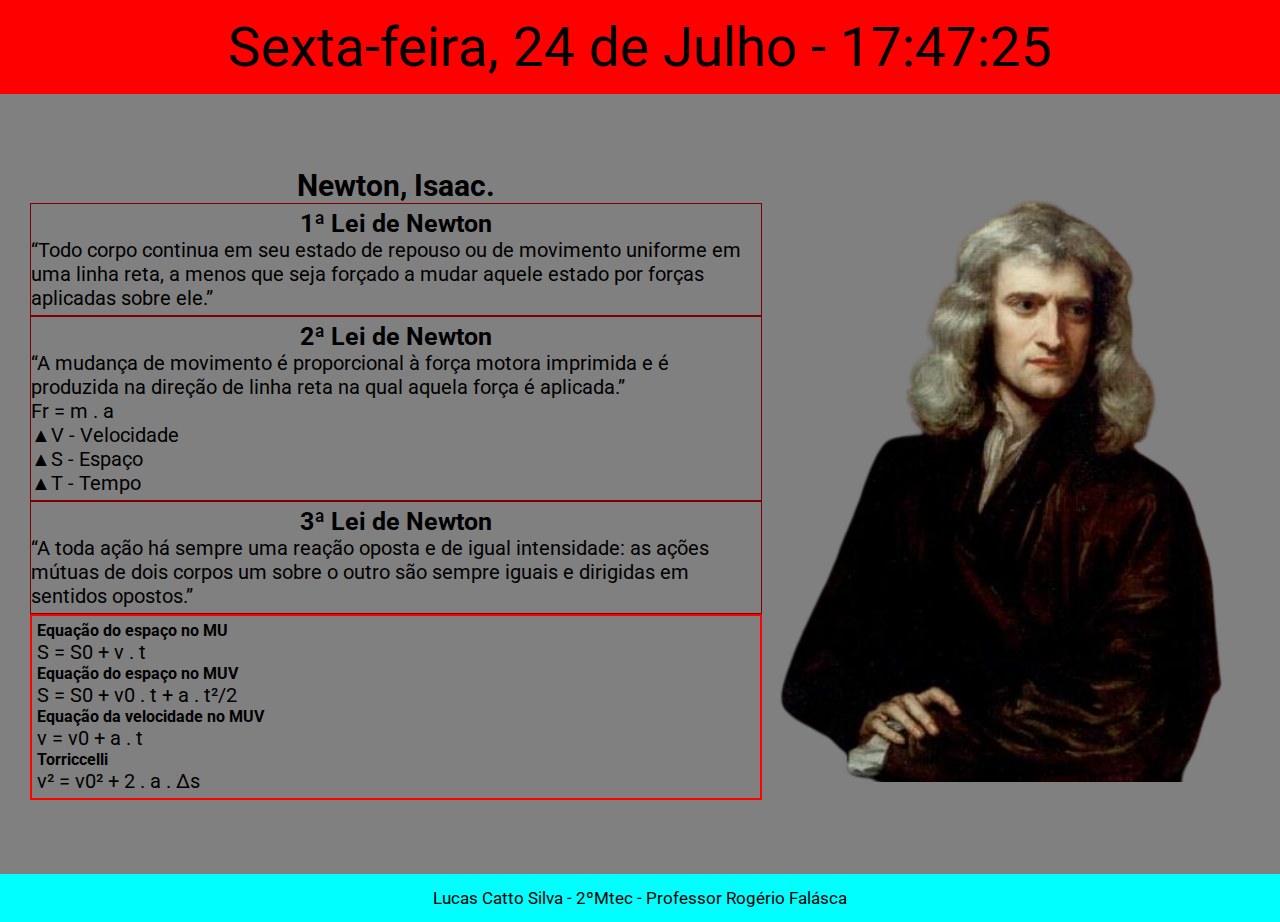
==== Newton/index.html @ 15f584a7 "Estou fazendo o Website sobre as leis de Isaac Newton." ====
<!DOCTYPE html>
<html lang="en">
    <head>
        <meta charset="UTF-8">
        <meta name="viewport" content="width=device-width, initial-scale=1.0">
        <title>Leis de Newton</title>
        <link rel="stylesheet" href="./style.css">
    </head>
    <body>
        <div class="container">
            <header>
                <div class="clock">
                    <div id="time"></div>
                </div>
            </header>

            <main>
                <section id="section-1">
                    <h2>Newton, Isaac.</h2>
                    
                    <div class="lei lei-1">
                        <h3>1ª Lei de Newton</h3>
                        <p>“Todo corpo continua em seu estado de repouso ou de movimento uniforme em uma linha reta, a menos que seja forçado a mudar aquele estado por forças aplicadas sobre ele.”</p>
                    </div>

                    <div class="lei lei-2">
                        <h3>2ª Lei de Newton</h3>
                            <p>“A mudança de movimento é proporcional à força motora imprimida e é produzida na direção de linha reta na qual aquela força é aplicada.”</p>
                            
                            <p>Fr = m . a</p>
                            
                            <p>▲V - Velocidade</p>
                            <p>▲S - Espaço</p>
                            <p>▲T - Tempo</p>
                    </div>

                    <div class="lei lei-3">
                        <h3>3ª Lei de Newton</h3>
                        <p>“A toda ação há sempre uma reação oposta e de igual intensidade: as ações mútuas de dois corpos um sobre o outro são sempre iguais e dirigidas em sentidos opostos.”</p>
                    </div>

                    <div class="item">
                        <div class="item-1">
                            <h4>Equação do espaço no MU</h4>
                            <p>S = S0 + v . t</p>
                        </div>
                        <div class="item-2">
                            <h4>Equação do espaço no MUV</h4>
                            <p>S = S0 + v0 . t + a . t²/2</p>
                        </div>
                        <div class="item-3">
                            <h4>Equação da velocidade no MUV</h4>
                            <p>v = v0 + a . t</p>
                        </div>
                        <h4>Torriccelli</h4>
                        <p>v² = v0² + 2 . a . Δs</p>
                    </div>




                        <!-- <p>Fr = m . a</p>

                        <p>▲V - Velocidade</p>
                        <p>▲S - Espaço</p>
                        <p>▲T - Tempo</p> -->
                    
                </section>

                <section id="section-2">
                    <img src="./img/1.png" alt="">
                </section>
            </main>

            <footer>
                <p>Lucas Catto Silva - 2ºMtec - Professor Rogério Falásca</p>
            </footer>


        </div>
    </body>
    <script src="./script.js"></script>
</html>
---- Newton/style.css ----
@import url('https://fonts.googleapis.com/css2?family=Roboto:wght@100;400;700&display=swap');

* {
    margin:  0;
    padding: 0;
    border:  0;
    box-sizing: border-box;
}

html, body {
    width:  100%;
    height: 100%;
    font-family: 'Roboto', sans-serif;
}

.container {
    margin:           0 auto;
    width:            100%;
    max-width:        1400px;
    height:           auto;
    min-height:       100%;
    background-color: gray;
}

header {
    width:            100%;
    height:           auto;
    padding:          15px 0;
    background-color: red;

    display:          flex;
    align-items:      center;
    justify-content:  center;
    text-align:       center;
}

#time { font-size: 55px; }

main {
    width:            100%;
    height:           auto;
    min-height:       calc(100vh - 120px);

    display:          flex;
    align-items:      center;
    padding:          0 30px;
}

#section-1 { width: 60%; }
#section-2 { width: 40%; }

img {
    width:            100%;
    max-width:        100%;
    height:           auto;
    vertical-align:   middle;
}

.lei {
    border: 1px solid rgb(124, 0, 0);
    padding: 5px 0;
}

h2 {
    text-align:       center;
    font-size:        30px;
}

h3 {
    text-align:       center;
    font-size:        25px;
}

p {
    font-size: 20px;
}

.item {
    width: auto;
    height: auto;
    border: 2px solid red;
    padding: 5px;
}

footer {
    width:            100%;
    height:           auto;
    padding:          14px 0;
    background-color: aqua;

    display:          flex;
    align-items:      center;
    justify-content:  center;
    text-align:       center;
}

footer p {
    font-size: 17px;
}

@media screen and (max-width: 1000px) {
    main {
        padding: 10px;
        flex-direction: column;
    }
    #section-1 { width:100%; }
    #section-2 { width:100%; }
    .lei { text-align: center; }
}
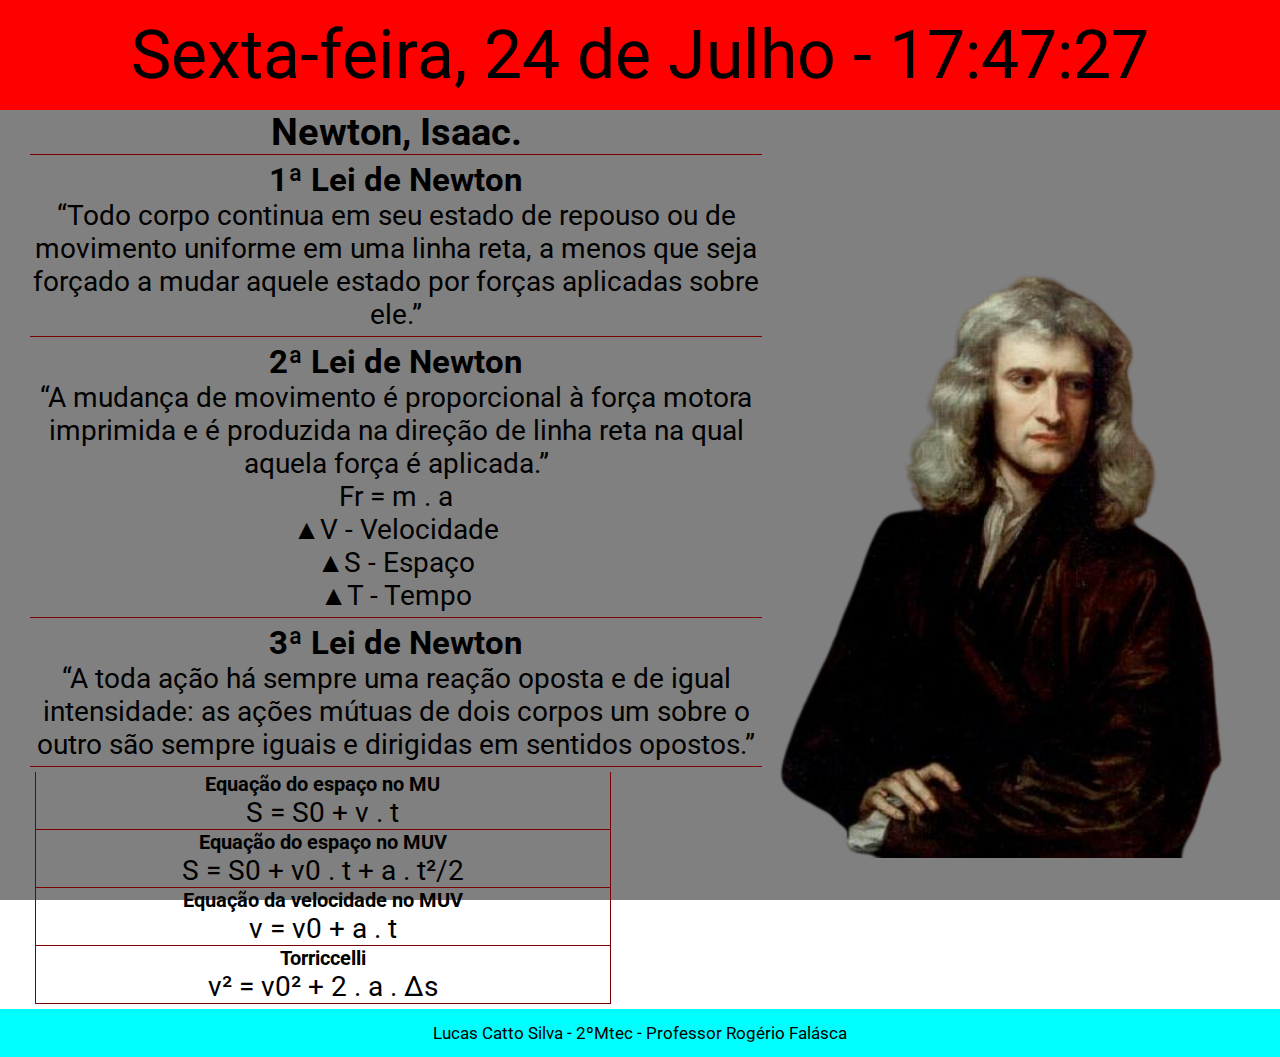
==== commit e0255d53: "Melhorei a interface do website, não incrementei nada no conteúdo." ====
--- a/Newton/index.html
+++ b/Newton/index.html
@@ -52,8 +52,10 @@
                             <h4>Equação da velocidade no MUV</h4>
                             <p>v = v0 + a . t</p>
                         </div>
-                        <h4>Torriccelli</h4>
-                        <p>v² = v0² + 2 . a . Δs</p>
+                        <div class="item-4">
+                            <h4>Torriccelli</h4>
+                            <p>v² = v0² + 2 . a . Δs</p>
+                        </div>
                     </div>
 
 
--- a/Newton/style.css
+++ b/Newton/style.css
@@ -14,6 +14,16 @@
     font-family: 'Roboto', sans-serif;
 }
 
+main {
+    width:            100%;
+    height:           auto;
+    /* min-height:       100%; */
+
+    display:          flex;
+    align-items:      center;
+    padding:          0 30px;
+}
+
 .container {
     margin:           0 auto;
     width:            100%;
@@ -21,6 +31,10 @@
     height:           auto;
     min-height:       100%;
     background-color: gray;
+
+    display: flex;
+    flex-direction: column;
+    justify-content: space-between;
 }
 
 header {
@@ -35,20 +49,16 @@
     text-align:       center;
 }
 
-#time { font-size: 55px; }
+#time { font-size: 68px; }
 
-main {
-    width:            100%;
-    height:           auto;
-    min-height:       calc(100vh - 120px);
-
-    display:          flex;
-    align-items:      center;
-    padding:          0 30px;
+h2 {
+    border-bottom:    1px solid rgb(124, 0, 0);
 }
 
-#section-1 { width: 60%; }
-#section-2 { width: 40%; }
+.container { height:    100%; }
+
+#section-1 { width:     60%;  }
+#section-2 { width:     40%;  }
 
 img {
     width:            100%;
@@ -58,29 +68,39 @@
 }
 
 .lei {
-    border: 1px solid rgb(124, 0, 0);
-    padding: 5px 0;
+    border-bottom:    1px solid rgb(124, 0, 0);
+    padding:          5px 0;
+    text-align:       center;
 }
 
 h2 {
     text-align:       center;
-    font-size:        30px;
+    font-size:        38px;
 }
 
 h3 {
     text-align:       center;
-    font-size:        25px;
+    font-size:        33px;
 }
 
 p {
-    font-size: 20px;
+    font-size: 28px;
 }
 
 .item {
-    width: auto;
-    height: auto;
-    border: 2px solid red;
-    padding: 5px;
+    width:            80%;
+    height:           auto;
+    padding:          5px;
+    text-align:       center;
+    font-size:        20px;
+}
+
+.item-1, .item-2, .item-3, .item-4 {
+    width:            auto;
+    border-bottom:    1px solid rgb(124, 0, 0);
+    border-right:     1px solid rgb(124, 0, 0);
+    border-left:      1px solid rgb(124, 0, 0);
+    /* width: 80%; */
 }
 
 footer {
@@ -106,5 +126,4 @@
     }
     #section-1 { width:100%; }
     #section-2 { width:100%; }
-    .lei { text-align: center; }
 }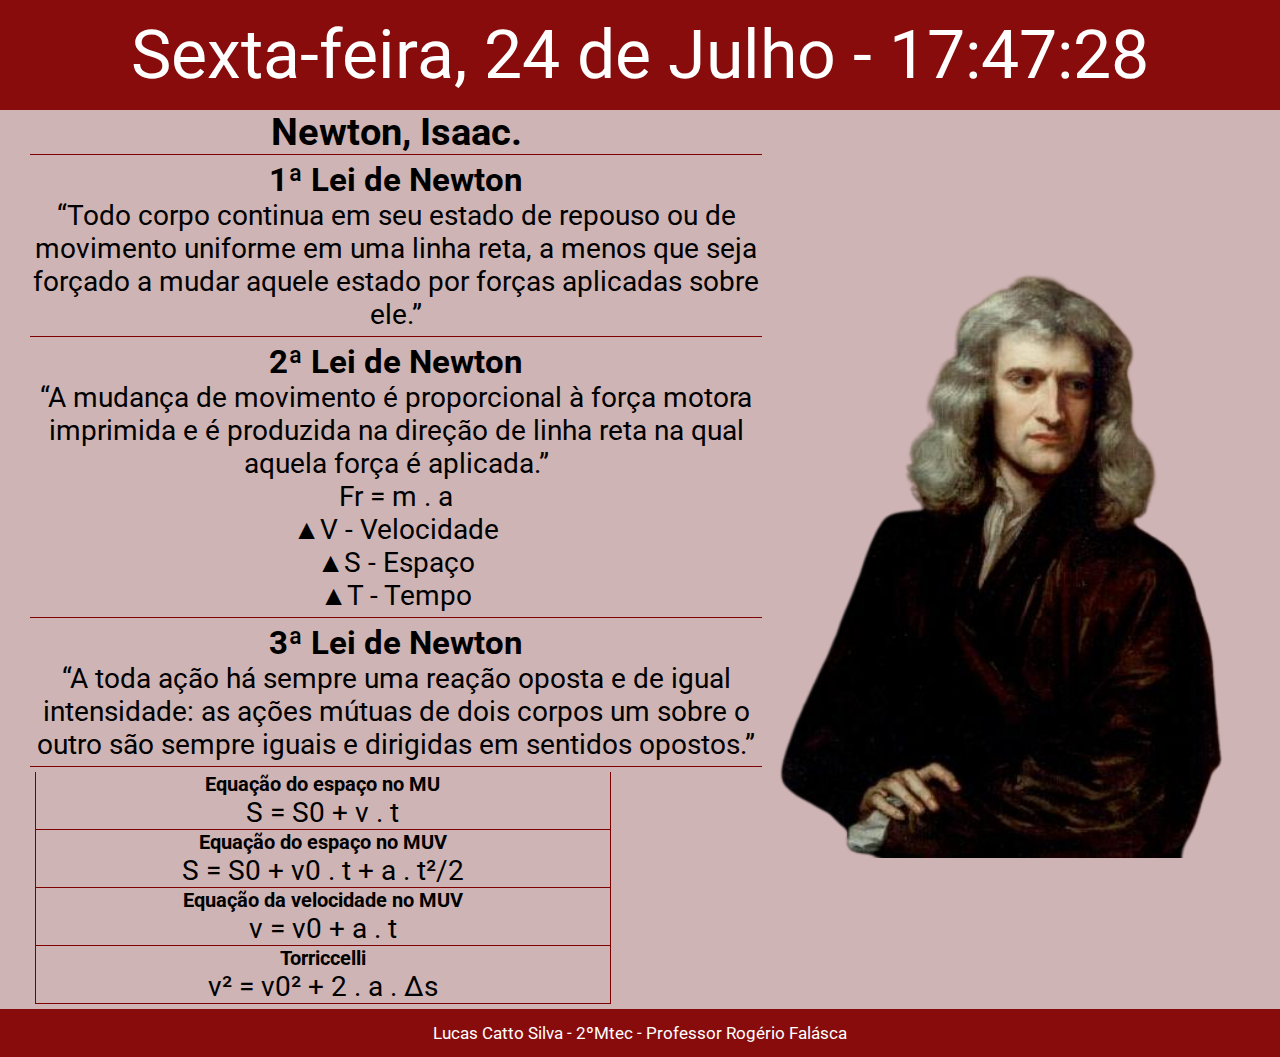
==== commit 2a3b909d: "Melhorei o CSS agora." ====
--- a/Newton/index.html
+++ b/Newton/index.html
@@ -7,79 +7,68 @@
         <link rel="stylesheet" href="./style.css">
     </head>
     <body>
-        <div class="container">
-            <header>
-                <div class="clock">
-                    <div id="time"></div>
+        
+        <header>
+            <div class="clock">
+                <div id="time"></div>
+            </div>
+        </header>
+
+        <main>
+            <section id="section-1">
+                <h2>Newton, Isaac.</h2>
+                    
+                <div class="lei lei-1">
+                    <h3>1ª Lei de Newton</h3>
+                    <p>“Todo corpo continua em seu estado de repouso ou de movimento uniforme em uma linha reta, a menos que seja forçado a mudar aquele estado por forças aplicadas sobre ele.”</p>
                 </div>
-            </header>
 
-            <main>
-                <section id="section-1">
-                    <h2>Newton, Isaac.</h2>
-                    
-                    <div class="lei lei-1">
-                        <h3>1ª Lei de Newton</h3>
-                        <p>“Todo corpo continua em seu estado de repouso ou de movimento uniforme em uma linha reta, a menos que seja forçado a mudar aquele estado por forças aplicadas sobre ele.”</p>
-                    </div>
-
-                    <div class="lei lei-2">
-                        <h3>2ª Lei de Newton</h3>
+                <div class="lei lei-2">
+                    <h3>2ª Lei de Newton</h3>
                             <p>“A mudança de movimento é proporcional à força motora imprimida e é produzida na direção de linha reta na qual aquela força é aplicada.”</p>
                             
-                            <p>Fr = m . a</p>
+                        <p>Fr = m . a</p>
                             
-                            <p>▲V - Velocidade</p>
-                            <p>▲S - Espaço</p>
-                            <p>▲T - Tempo</p>
-                    </div>
-
-                    <div class="lei lei-3">
-                        <h3>3ª Lei de Newton</h3>
-                        <p>“A toda ação há sempre uma reação oposta e de igual intensidade: as ações mútuas de dois corpos um sobre o outro são sempre iguais e dirigidas em sentidos opostos.”</p>
-                    </div>
-
-                    <div class="item">
-                        <div class="item-1">
-                            <h4>Equação do espaço no MU</h4>
-                            <p>S = S0 + v . t</p>
-                        </div>
-                        <div class="item-2">
-                            <h4>Equação do espaço no MUV</h4>
-                            <p>S = S0 + v0 . t + a . t²/2</p>
-                        </div>
-                        <div class="item-3">
-                            <h4>Equação da velocidade no MUV</h4>
-                            <p>v = v0 + a . t</p>
-                        </div>
-                        <div class="item-4">
-                            <h4>Torriccelli</h4>
-                            <p>v² = v0² + 2 . a . Δs</p>
-                        </div>
-                    </div>
-
-
-
-
-                        <!-- <p>Fr = m . a</p>
-
                         <p>▲V - Velocidade</p>
                         <p>▲S - Espaço</p>
-                        <p>▲T - Tempo</p> -->
+                        <p>▲T - Tempo</p>
+                </div>
+
+                <div class="lei lei-3">
+                    <h3>3ª Lei de Newton</h3>
+                    <p>“A toda ação há sempre uma reação oposta e de igual intensidade: as ações mútuas de dois corpos um sobre o outro são sempre iguais e dirigidas em sentidos opostos.”</p>
+                </div>
+
+                <div class="item">
+                    <div class="item-1">
+                        <h4>Equação do espaço no MU</h4>
+                        <p>S = S0 + v . t</p>
+                    </div>
+                    <div class="item-2">
+                        <h4>Equação do espaço no MUV</h4>
+                        <p>S = S0 + v0 . t + a . t²/2</p>
+                    </div>
+                    <div class="item-3">
+                        <h4>Equação da velocidade no MUV</h4>
+                        <p>v = v0 + a . t</p>
+                    </div>
+                    <div class="item-4">
+                        <h4>Torriccelli</h4>
+                        <p>v² = v0² + 2 . a . Δs</p>
+                    </div>
+                </div>
                     
-                </section>
+            </section>
 
-                <section id="section-2">
-                    <img src="./img/1.png" alt="">
-                </section>
-            </main>
+            <section id="section-2">
+                <img src="./img/1.png" alt="">
+            </section>
+        </main>
 
-            <footer>
-                <p>Lucas Catto Silva - 2ºMtec - Professor Rogério Falásca</p>
-            </footer>
-
-
-        </div>
+        <footer>
+            <p>Lucas Catto Silva - 2ºMtec - Professor Rogério Falásca</p>
+        </footer>
+            
     </body>
     <script src="./script.js"></script>
 </html>--- a/Newton/style.css
+++ b/Newton/style.css
@@ -14,34 +14,11 @@
     font-family: 'Roboto', sans-serif;
 }
 
-main {
-    width:            100%;
-    height:           auto;
-    /* min-height:       100%; */
-
-    display:          flex;
-    align-items:      center;
-    padding:          0 30px;
-}
-
-.container {
-    margin:           0 auto;
-    width:            100%;
-    max-width:        1400px;
-    height:           auto;
-    min-height:       100%;
-    background-color: gray;
-
-    display: flex;
-    flex-direction: column;
-    justify-content: space-between;
-}
-
 header {
     width:            100%;
     height:           auto;
     padding:          15px 0;
-    background-color: red;
+    background-color: rgb(136, 12, 12);
 
     display:          flex;
     align-items:      center;
@@ -49,7 +26,20 @@
     text-align:       center;
 }
 
-#time { font-size: 68px; }
+main {
+    width:            100%;
+    height:           auto;
+
+    display:          flex;
+    align-items:      center;
+    padding:          0 30px;
+    background-color: rgb(206, 180, 180);
+}
+
+#time {
+    font-size: 68px;
+    color:     white;
+}
 
 h2 {
     border-bottom:    1px solid rgb(124, 0, 0);
@@ -83,9 +73,7 @@
     font-size:        33px;
 }
 
-p {
-    font-size: 28px;
-}
+p { font-size: 28px; }
 
 .item {
     width:            80%;
@@ -107,7 +95,7 @@
     width:            100%;
     height:           auto;
     padding:          14px 0;
-    background-color: aqua;
+    background-color: rgb(136, 12, 12);
 
     display:          flex;
     align-items:      center;
@@ -117,6 +105,7 @@
 
 footer p {
     font-size: 17px;
+    color: white;
 }
 
 @media screen and (max-width: 1000px) {
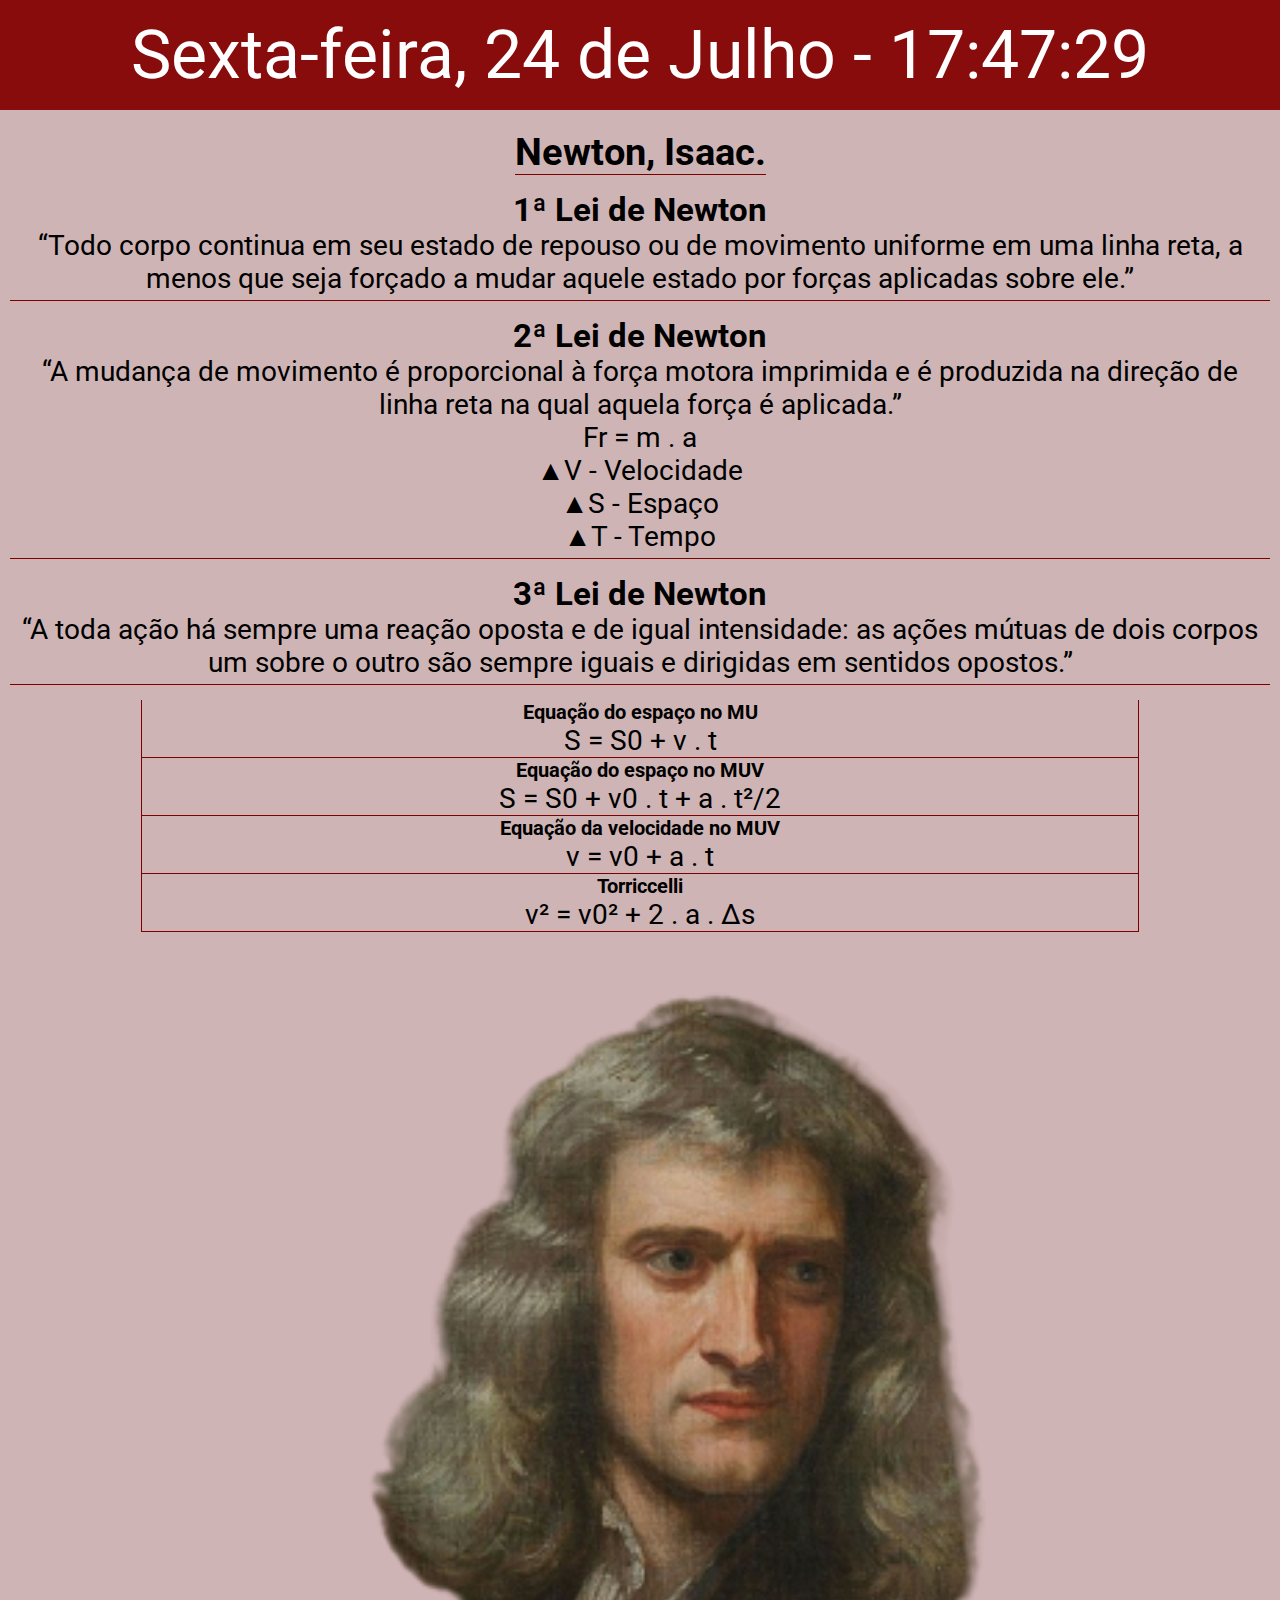
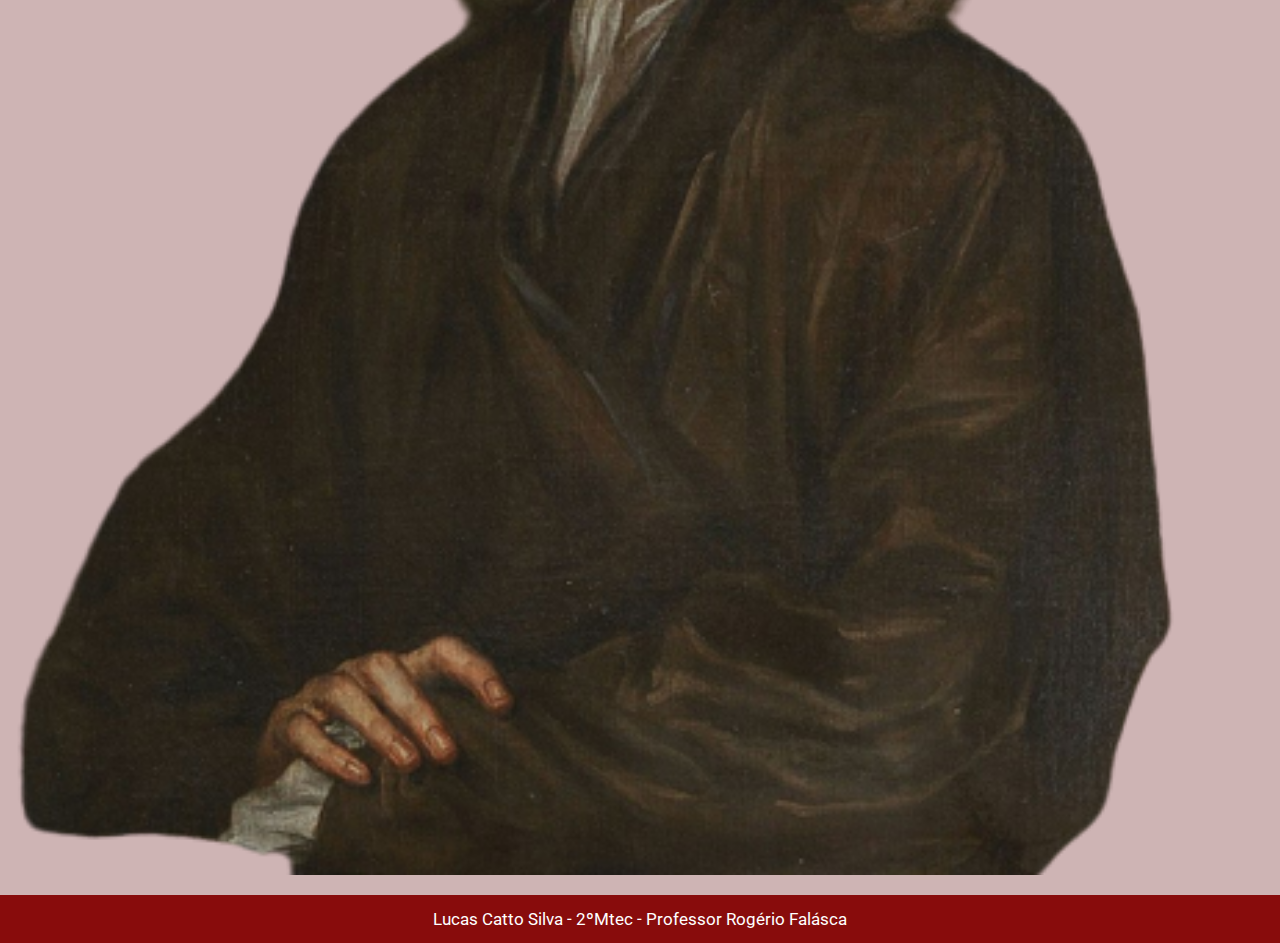
==== commit 8bd24714: "Mais responsivo agora, centralizai a caixa com as fórumlas do Movimento Uniforme, alterei a imagem p" ====
--- a/Newton/index.html
+++ b/Newton/index.html
@@ -38,7 +38,7 @@
                     <h3>3ª Lei de Newton</h3>
                     <p>“A toda ação há sempre uma reação oposta e de igual intensidade: as ações mútuas de dois corpos um sobre o outro são sempre iguais e dirigidas em sentidos opostos.”</p>
                 </div>
-
+                
                 <div class="item">
                     <div class="item-1">
                         <h4>Equação do espaço no MU</h4>
@@ -57,6 +57,7 @@
                         <p>v² = v0² + 2 . a . Δs</p>
                     </div>
                 </div>
+
                     
             </section>
 
--- a/Newton/style.css
+++ b/Newton/style.css
@@ -46,6 +46,15 @@
 }
 
 .container { height:    100%; }
+
+section {
+    padding:          10px 0;
+    gap:              10px;
+    display:          flex;
+    flex-direction:   column;
+    align-items:      center;
+    justify-content:  center;
+}
 
 #section-1 { width:     60%;  }
 #section-2 { width:     40%;  }
@@ -108,11 +117,11 @@
     color: white;
 }
 
-@media screen and (max-width: 1000px) {
+@media screen and (max-width: 1380px) {
     main {
         padding: 10px;
         flex-direction: column;
     }
     #section-1 { width:100%; }
     #section-2 { width:100%; }
-}+}
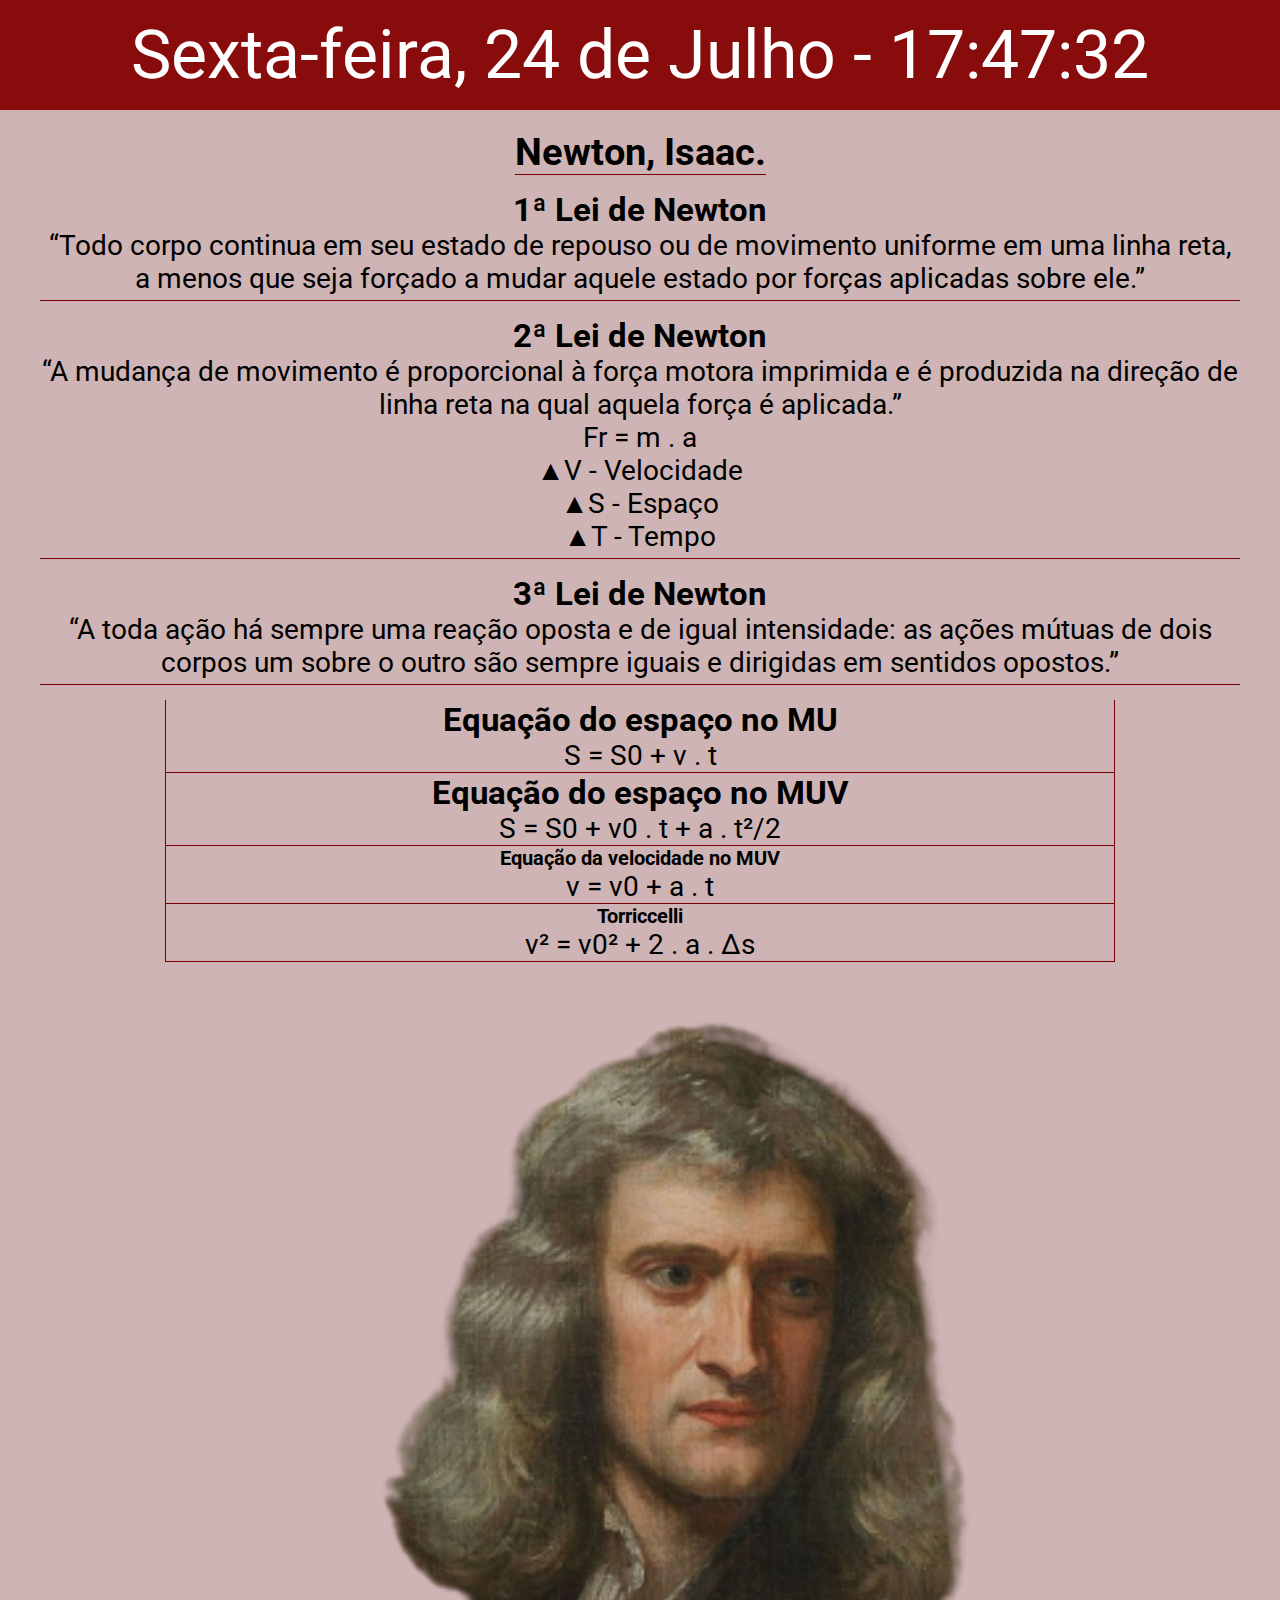
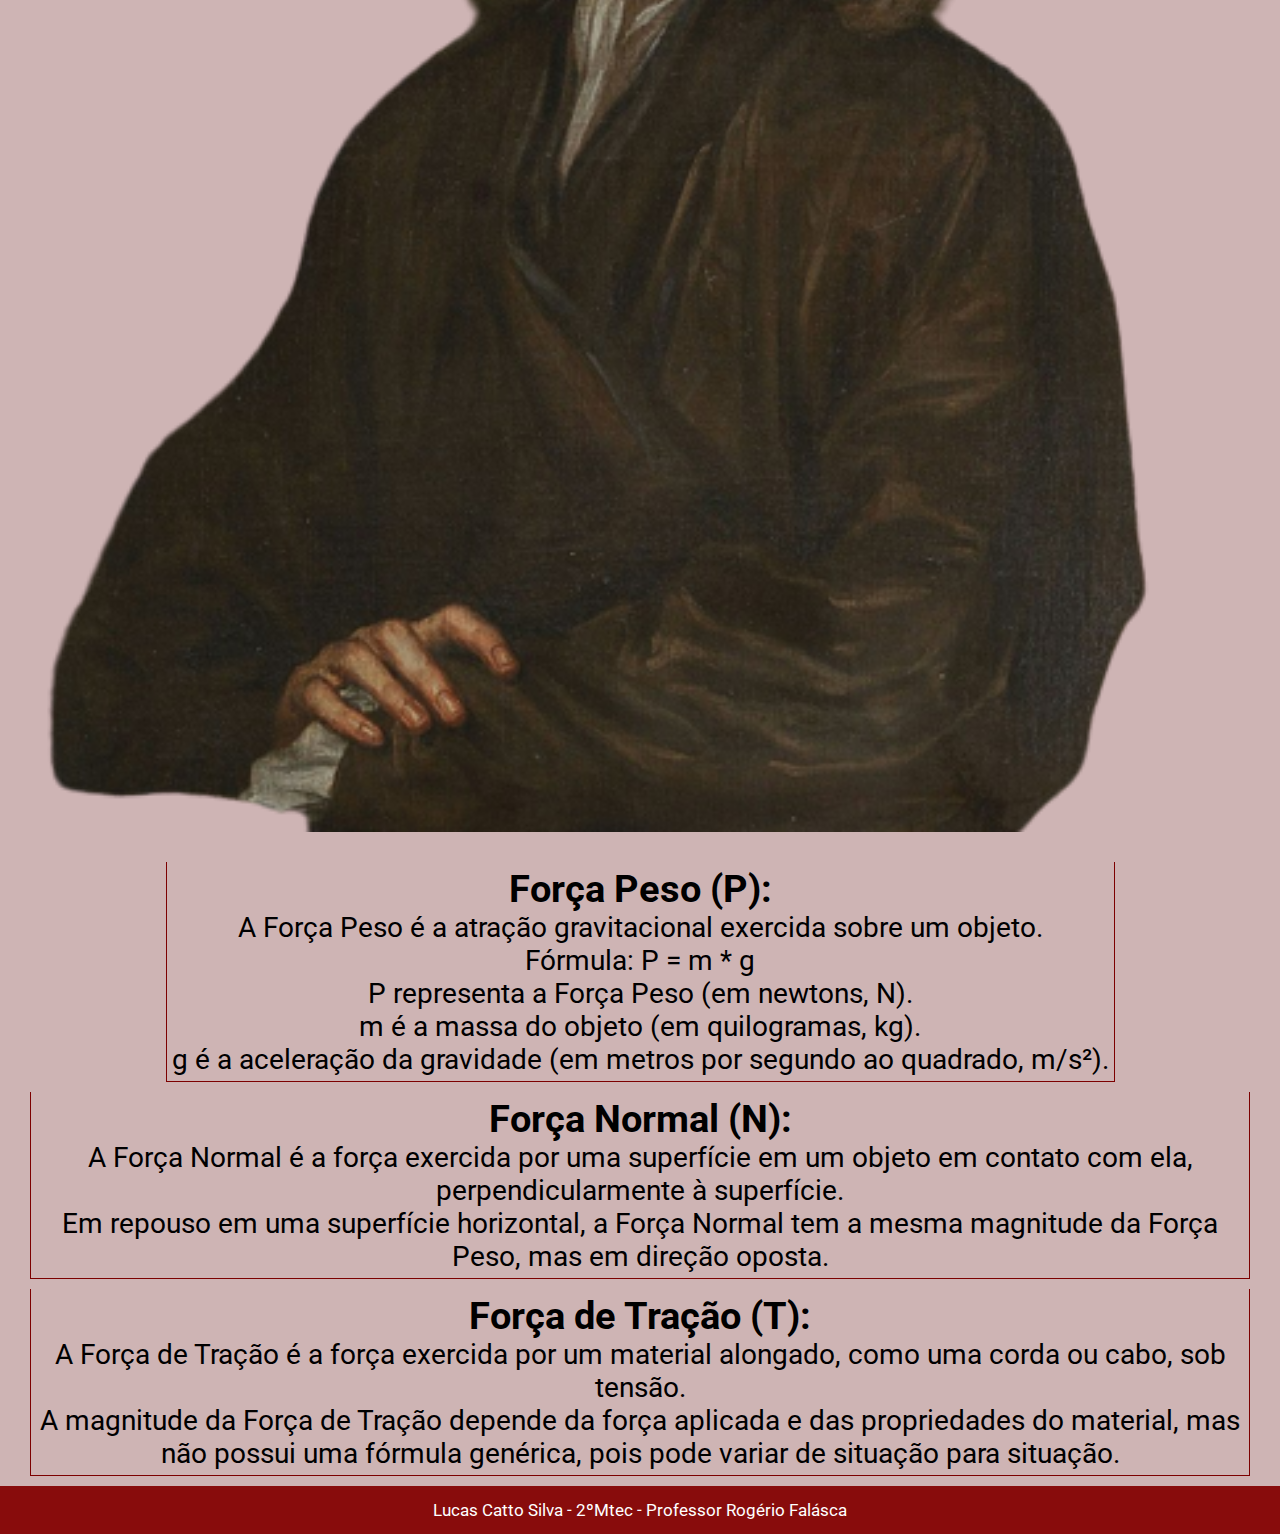
==== commit acd42693: "Adicionei a parte de Forças." ====
--- a/Newton/index.html
+++ b/Newton/index.html
@@ -15,55 +15,86 @@
         </header>
 
         <main>
-            <section id="section-1">
-                <h2>Newton, Isaac.</h2>
-                    
-                <div class="lei lei-1">
-                    <h3>1ª Lei de Newton</h3>
-                    <p>“Todo corpo continua em seu estado de repouso ou de movimento uniforme em uma linha reta, a menos que seja forçado a mudar aquele estado por forças aplicadas sobre ele.”</p>
-                </div>
-
-                <div class="lei lei-2">
-                    <h3>2ª Lei de Newton</h3>
-                            <p>“A mudança de movimento é proporcional à força motora imprimida e é produzida na direção de linha reta na qual aquela força é aplicada.”</p>
-                            
+            <div class="parte-1">
+                <section id="section-1">
+                    <h2>Newton, Isaac.</h2>
+                        
+                    <div class="lei lei-1">
+                        <h3>1ª Lei de Newton</h3>
+                        <p>“Todo corpo continua em seu estado de repouso ou de movimento uniforme em uma linha reta, a menos que seja forçado a mudar aquele estado por forças aplicadas sobre ele.”</p>
+                    </div>
+    
+                    <div class="lei lei-2">
+                        <h3>2ª Lei de Newton</h3>
+                        <p>“A mudança de movimento é proporcional à força motora imprimida e é produzida na direção de linha reta na qual aquela força é aplicada.”</p>
+                                
                         <p>Fr = m . a</p>
-                            
+                                
                         <p>▲V - Velocidade</p>
                         <p>▲S - Espaço</p>
                         <p>▲T - Tempo</p>
-                </div>
+                    </div>
+    
+                    <div class="lei lei-3">
+                        <h3>3ª Lei de Newton</h3>
+                        <p>“A toda ação há sempre uma reação oposta e de igual intensidade: as ações mútuas de dois corpos um sobre o outro são sempre iguais e dirigidas em sentidos opostos.”</p>
+                    </div>
+                    
+                    <div class="item">
+                        <div class="item-1">
+                            <h3>Equação do espaço no MU</h3>
+                            <p>S = S0 + v . t</p>
+                        </div>
+                        <div class="item-2">
+                            <h3>Equação do espaço no MUV</h3>
+                            <p>S = S0 + v0 . t + a . t²/2</p>
+                        </div>
+                        <div class="item-3">
+                            <h4>Equação da velocidade no MUV</h4>
+                            <p>v = v0 + a . t</p>
+                        </div>
+                        <div class="item-4">
+                            <h4>Torriccelli</h4>
+                            <p>v² = v0² + 2 . a . Δs</p>
+                        </div>
+                    </div>
+    
+                        
+                </section>
+    
+                <section id="section-2">
+                    <img src="./img/1.png" alt="">
+                </section>
+            </div>
+            
+            <div class="parte-2">
+                
+                <section id="section-3">
+                    <div class="item item-1">
+                        <h4>Força Peso (P):</h4>
+                        <p>A Força Peso é a atração gravitacional exercida sobre um objeto.</p>
+                        <p>Fórmula: P = m * g</p>
+                        <p>P representa a Força Peso (em newtons, N).</p>
+                        <p>m é a massa do objeto (em quilogramas, kg).</p>
+                        <p>g é a aceleração da gravidade (em metros por segundo ao quadrado, m/s²).</p>
+                    </div>
+                    
+                    <div class="item item-2">
+                        <h4>Força Normal (N):</h4>
+                        <p>A Força Normal é a força exercida por uma superfície em um objeto em contato com ela, perpendicularmente à superfície.</p>
+                        <p>Em repouso em uma superfície horizontal, a Força Normal tem a mesma magnitude da Força Peso, mas em direção oposta.</p>
+                    </div>
+                    
+                    <div class="item item-3">
+                        <h4>Força de Tração (T):</h4>
 
-                <div class="lei lei-3">
-                    <h3>3ª Lei de Newton</h3>
-                    <p>“A toda ação há sempre uma reação oposta e de igual intensidade: as ações mútuas de dois corpos um sobre o outro são sempre iguais e dirigidas em sentidos opostos.”</p>
-                </div>
-                
-                <div class="item">
-                    <div class="item-1">
-                        <h4>Equação do espaço no MU</h4>
-                        <p>S = S0 + v . t</p>
+                    <p>A Força de Tração é a força exercida por um material alongado, como uma corda ou cabo, sob tensão.</p>
+                    <p>A magnitude da Força de Tração depende da força aplicada e das propriedades do material, mas não possui uma fórmula genérica, pois pode variar de situação para situação.</p>
                     </div>
-                    <div class="item-2">
-                        <h4>Equação do espaço no MUV</h4>
-                        <p>S = S0 + v0 . t + a . t²/2</p>
-                    </div>
-                    <div class="item-3">
-                        <h4>Equação da velocidade no MUV</h4>
-                        <p>v = v0 + a . t</p>
-                    </div>
-                    <div class="item-4">
-                        <h4>Torriccelli</h4>
-                        <p>v² = v0² + 2 . a . Δs</p>
-                    </div>
-                </div>
+                </section>
+            </div>
 
-                    
-            </section>
-
-            <section id="section-2">
-                <img src="./img/1.png" alt="">
-            </section>
+            
         </main>
 
         <footer>
--- a/Newton/style.css
+++ b/Newton/style.css
@@ -31,7 +31,7 @@
     height:           auto;
 
     display:          flex;
-    align-items:      center;
+    flex-direction:   column;
     padding:          0 30px;
     background-color: rgb(206, 180, 180);
 }
@@ -45,7 +45,22 @@
     border-bottom:    1px solid rgb(124, 0, 0);
 }
 
-.container { height:    100%; }
+.container { height: 100%; }
+
+.parte-1 { display: flex; }
+.parte-2 {
+    display:         flex;
+    justify-content: center;
+}
+
+section {
+    padding:          10px 0;
+    gap:              10px;
+    display:          flex;
+    flex-direction:   column;
+    align-items:      center;
+    justify-content:  center;
+}
 
 section {
     padding:          10px 0;
@@ -58,6 +73,8 @@
 
 #section-1 { width:     60%;  }
 #section-2 { width:     40%;  }
+
+#section-3 .item h4 { font-size: 38px; }
 
 img {
     width:            100%;
@@ -114,12 +131,12 @@
 
 footer p {
     font-size: 17px;
-    color: white;
+    color:     white;
 }
 
 @media screen and (max-width: 1380px) {
-    main {
-        padding: 10px;
+    .parte-1 {
+        padding:        10px;
         flex-direction: column;
     }
     #section-1 { width:100%; }
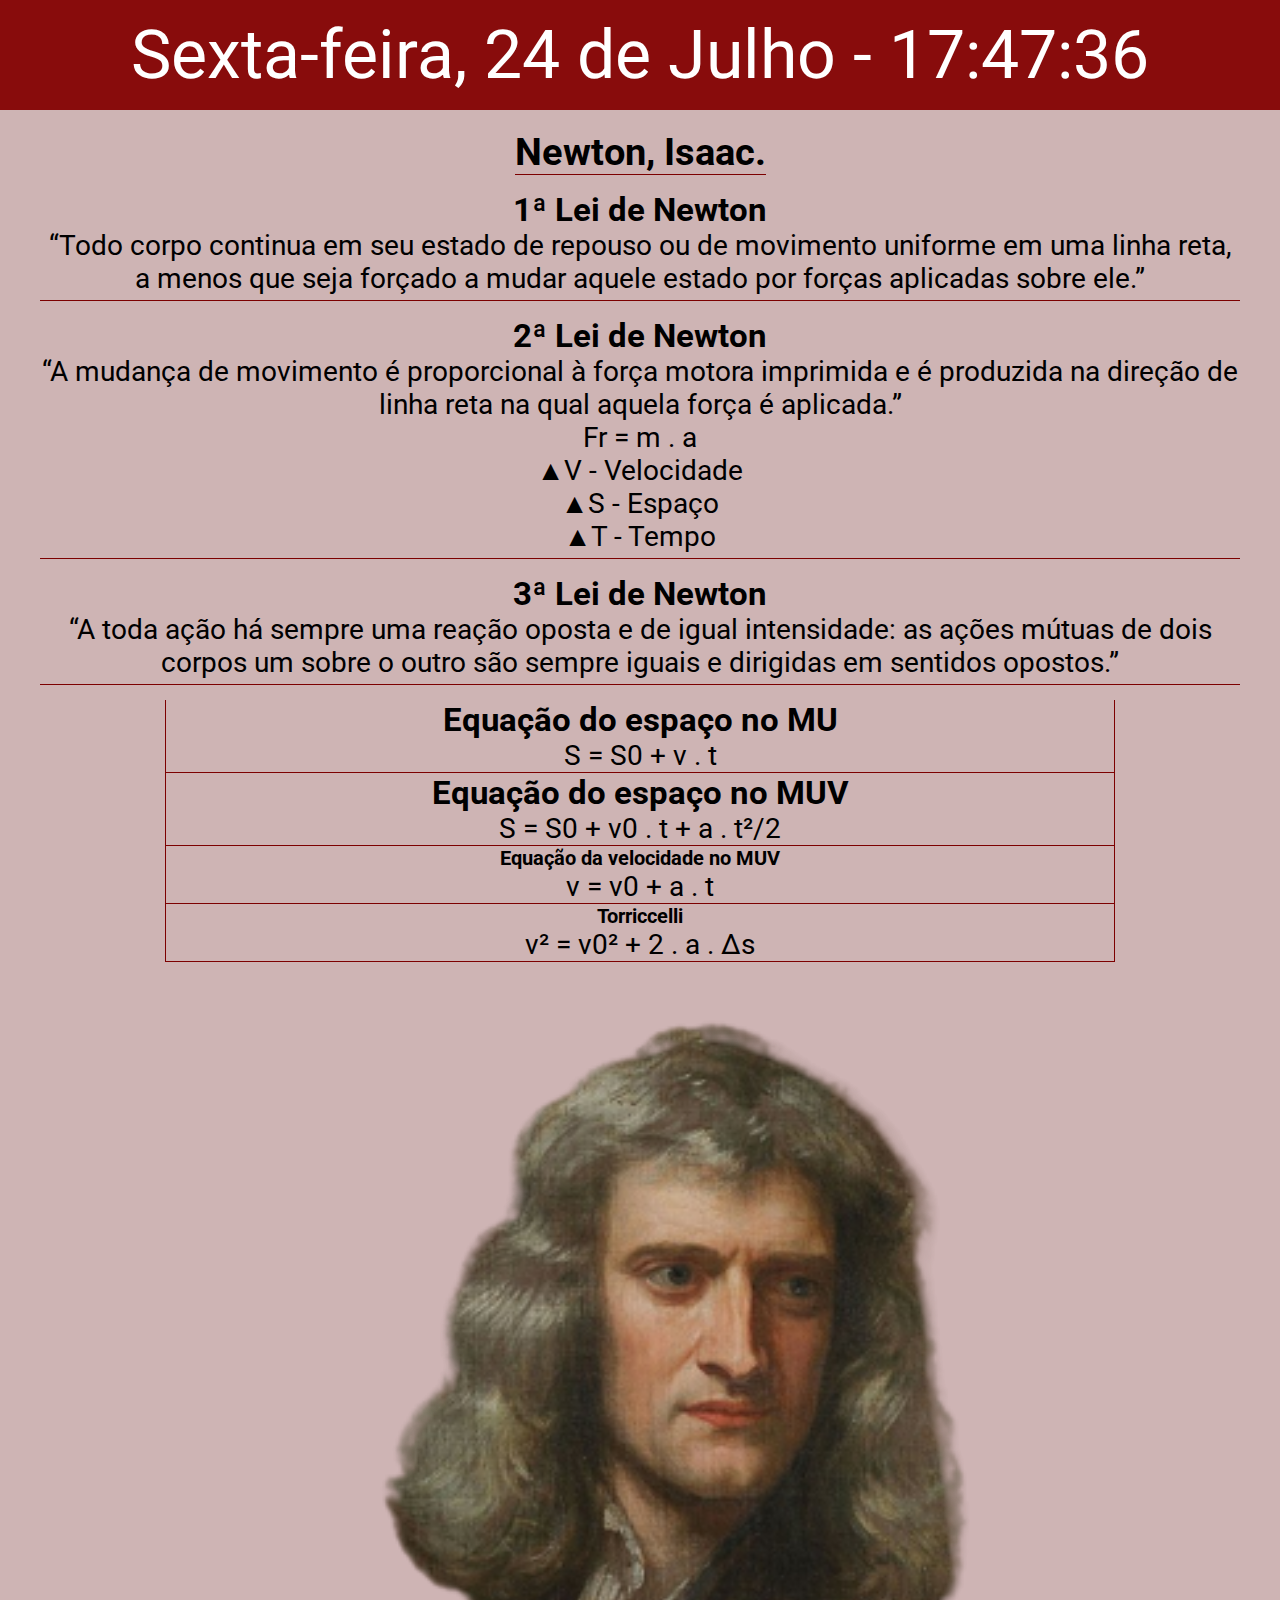
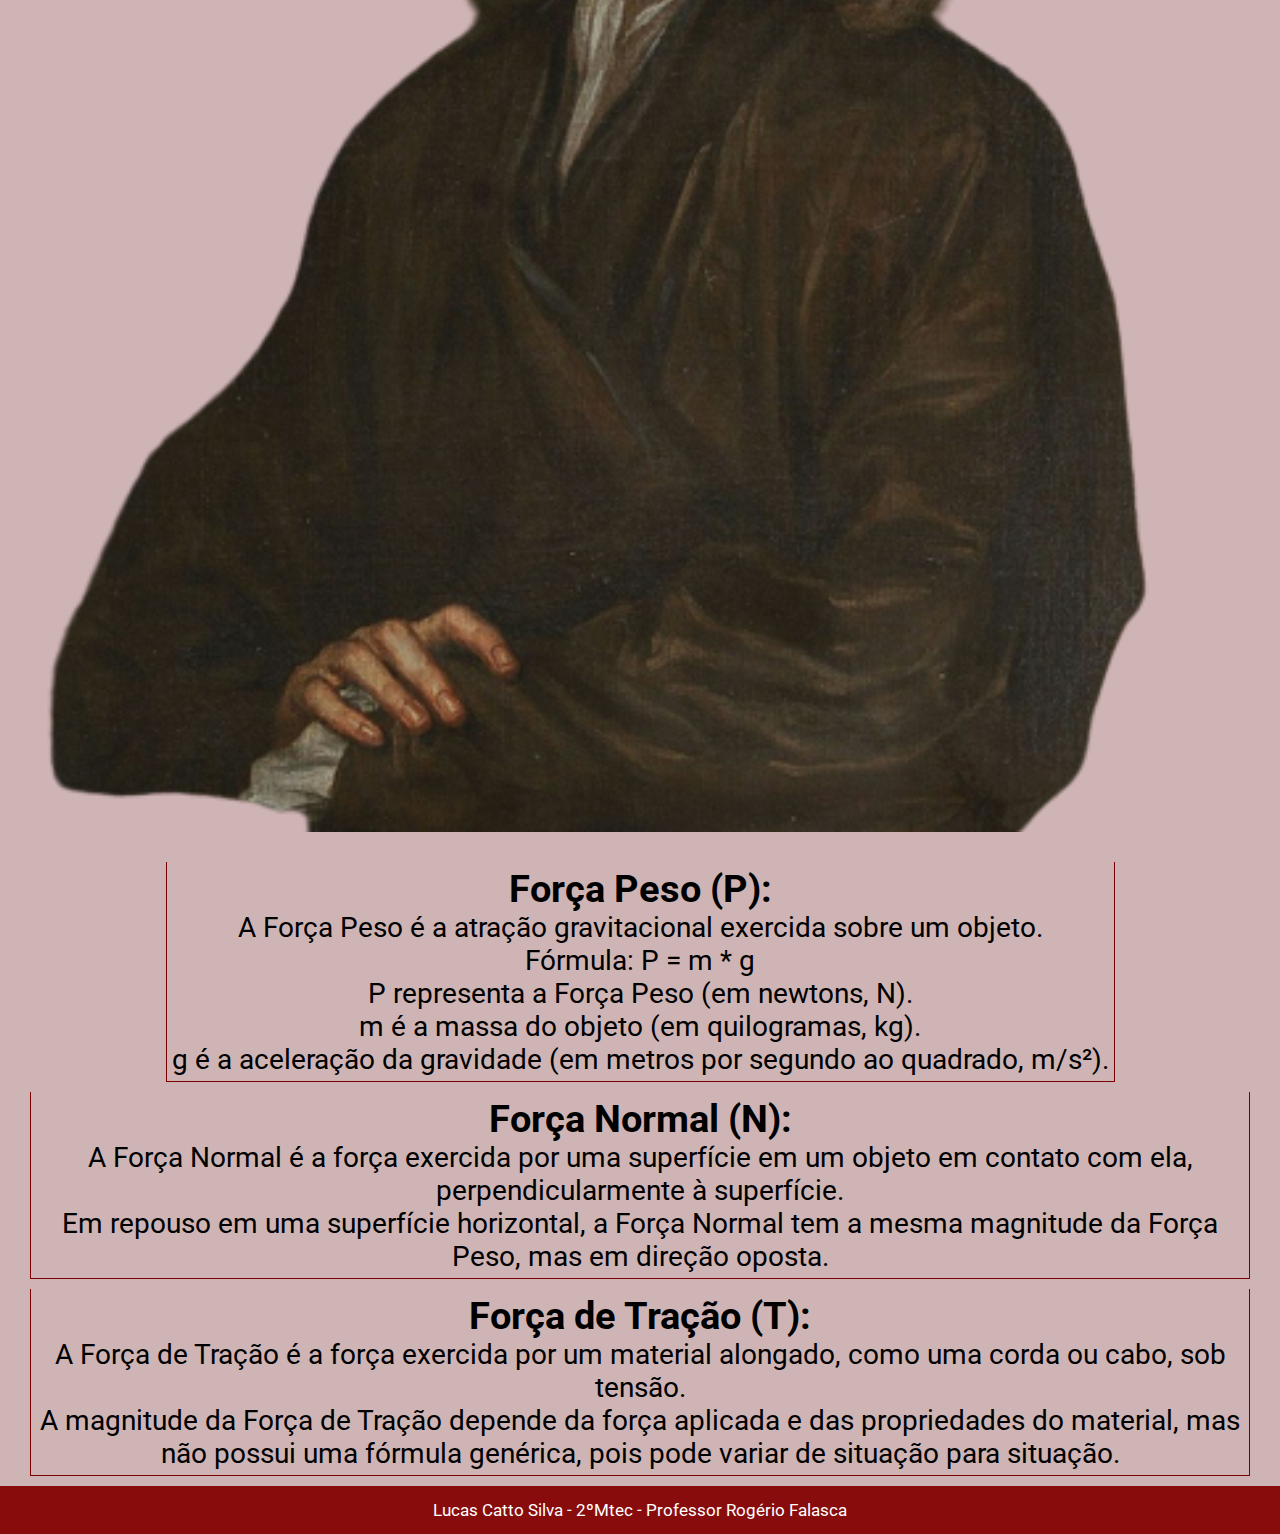
==== commit 63349d92: "Feito o Website sobre as Leis de Newton e tipos de Forças." ====
--- a/Newton/index.html
+++ b/Newton/index.html
@@ -98,7 +98,7 @@
         </main>
 
         <footer>
-            <p>Lucas Catto Silva - 2ºMtec - Professor Rogério Falásca</p>
+            <p>Lucas Catto Silva - 2ºMtec - Professor Rogério Falasca</p>
         </footer>
             
     </body>
